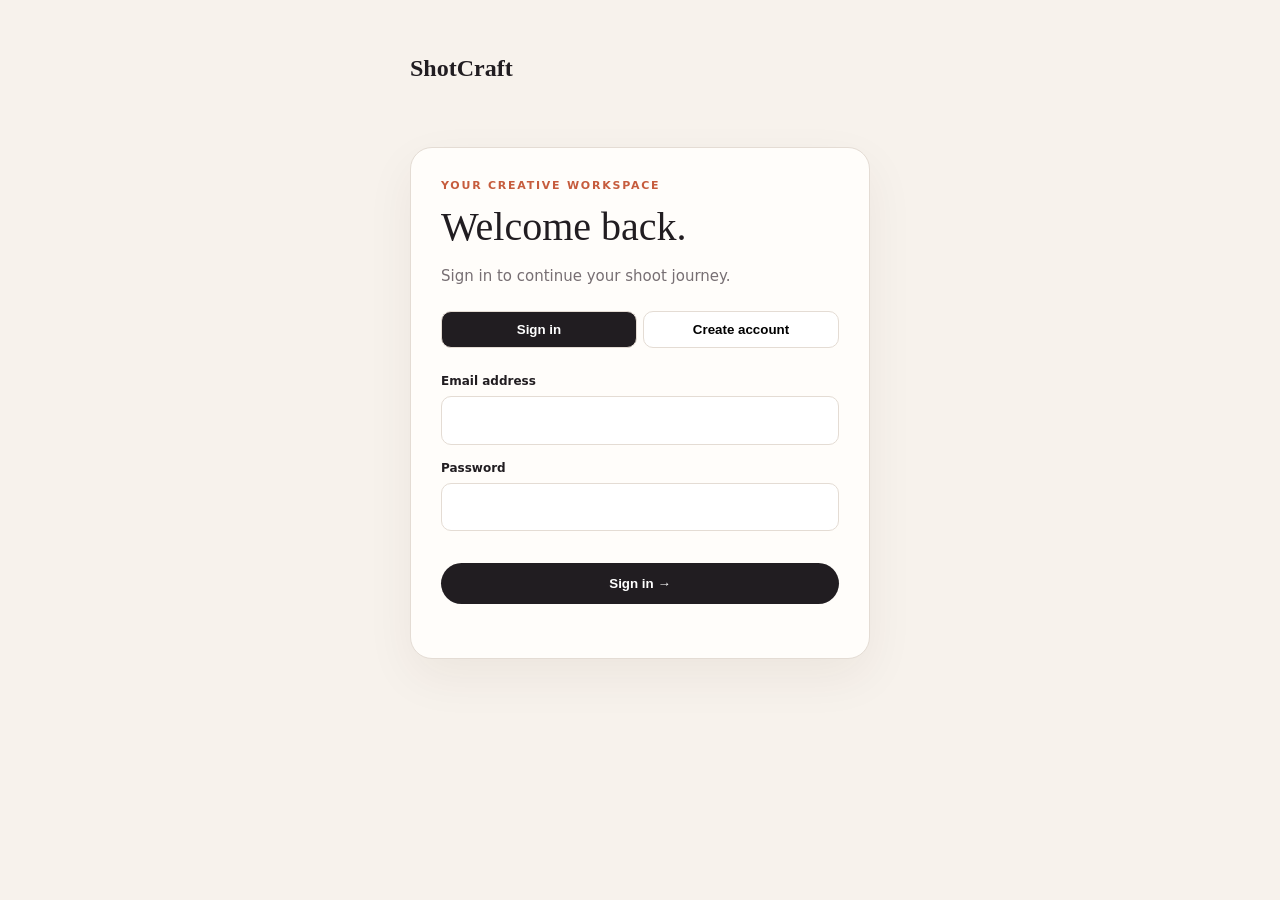
==== static/auth.html @ bf741c47 "Build ShotCraft end-to-end inquiry and planning flow" ====
<!doctype html><html lang="en"><head><meta charset="utf-8"><meta name="viewport" content="width=device-width,initial-scale=1"><title>Sign in · ShotCraft</title><style>body{margin:0;background:#f7f2ec;color:#211d21;font:15px/1.5 system-ui}.wrap{max-width:460px;margin:0 auto;padding:55px 20px}.brand{font:700 24px Georgia,serif;margin-bottom:65px}.card{background:#fffdfa;border:1px solid #e4dcd4;border-radius:22px;padding:30px;box-shadow:0 18px 50px #3c28190f}.eyebrow{color:#c65c3d;font-size:11px;font-weight:800;letter-spacing:.16em;text-transform:uppercase}h1{font:500 40px Georgia;margin:8px 0 10px}p{color:#776f73}.tabs{display:flex;gap:6px;margin:24px 0}.tabs button{flex:1;border:1px solid #e4dcd4;background:#fff;padding:10px;border-radius:10px;font-weight:700;cursor:pointer}.tabs button.active{background:#211d21;color:#fff}.field{display:flex;flex-direction:column;gap:6px;margin:14px 0}label{font-size:12px;font-weight:700}input{border:1px solid #e4dcd4;border-radius:10px;padding:12px;font:inherit}.roles{display:grid;grid-template-columns:1fr 1fr;gap:8px}.roles label{border:1px solid #e4dcd4;border-radius:10px;padding:11px;cursor:pointer}.roles input{margin-right:7px}.submit{width:100%;margin-top:18px;border:0;border-radius:999px;background:#211d21;color:#fff;padding:13px;font-weight:750;cursor:pointer}#status{min-height:24px;color:#c65c3d;text-align:center;font-size:13px}</style></head><body><main class="wrap"><div class="brand">ShotCraft</div><section class="card"><div class="eyebrow">Your creative workspace</div><h1 id="heading">Welcome back.</h1><p id="sub">Sign in to continue your shoot journey.</p><div class="tabs"><button id="loginTab" class="active">Sign in</button><button id="signupTab">Create account</button></div><form id="form"><div class="field" id="nameField" style="display:none"><label for="name">Your name</label><input id="name" autocomplete="name"></div><div class="field"><label for="email">Email address</label><input id="email" type="email" required autocomplete="email"></div><div class="field"><label for="password">Password</label><input id="password" type="password" required minlength="8" autocomplete="current-password"></div><div class="field" id="roleField"><label>I’m signing in as</label><div class="roles"><label><input type="radio" name="role" value="client" checked>Client</label><label><input type="radio" name="role" value="photographer">Photographer</label></div></div><button class="submit" id="submit">Sign in →</button><div id="status" role="status"></div></form></section></main><script>let mode='login';const $=id=>document.getElementById(id);function setMode(next){mode=next;const signup=mode==='signup';$('loginTab').classList.toggle('active',!signup);$('signupTab').classList.toggle('active',signup);$('heading').textContent=signup?'Create your ShotCraft account.':'Welcome back.';$('sub').textContent=signup?'Choose your workspace to get started.':'Sign in to continue your shoot journey.';$('nameField').style.display=signup?'flex':'none';$('roleField').style.display=signup?'block':'none';$('name').required=signup;$('submit').textContent=signup?'Create account →':'Sign in →'}$('loginTab').onclick=()=>setMode('login');$('signupTab').onclick=()=>setMode('signup');setMode('login');$('form').onsubmit=async e=>{e.preventDefault();$('submit').disabled=true;$('status').textContent='One moment…';const selectedRole=document.querySelector('input[name=role]:checked').value;const body={name:$('name').value||null,email:$('email').value,password:$('password').value,...(mode==='signup'?{user_type:selectedRole}:{})};try{const r=await fetch('/api/auth/'+mode,{method:'POST',headers:{'Content-Type':'application/json'},body:JSON.stringify(body)}),d=await r.json();if(d.error)throw Error(d.error);sessionStorage.setItem('shotcraftUser',JSON.stringify(d));location.href=d.user_type==='photographer'?'/photographer':'/client'}catch(err){$('status').textContent=err.message;$('submit').disabled=false}};</script></body></html>
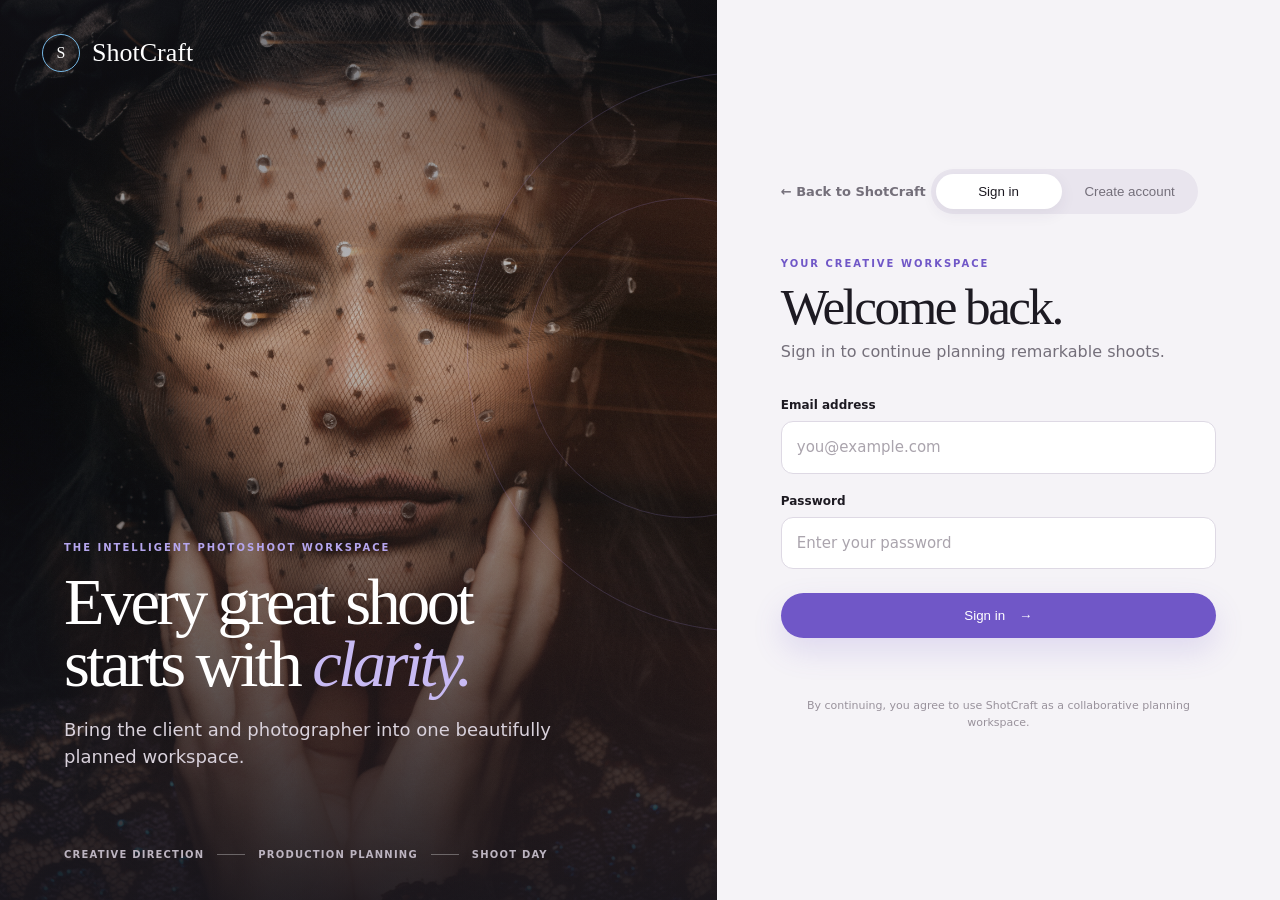
==== commit c4f3e168: "Client and Photographer workspace restructuring with new landing page" ====
--- a/static/auth.html
+++ b/static/auth.html
@@ -1 +1,39 @@
-<!doctype html><html lang="en"><head><meta charset="utf-8"><meta name="viewport" content="width=device-width,initial-scale=1"><title>Sign in · ShotCraft</title><style>body{margin:0;background:#f7f2ec;color:#211d21;font:15px/1.5 system-ui}.wrap{max-width:460px;margin:0 auto;padding:55px 20px}.brand{font:700 24px Georgia,serif;margin-bottom:65px}.card{background:#fffdfa;border:1px solid #e4dcd4;border-radius:22px;padding:30px;box-shadow:0 18px 50px #3c28190f}.eyebrow{color:#c65c3d;font-size:11px;font-weight:800;letter-spacing:.16em;text-transform:uppercase}h1{font:500 40px Georgia;margin:8px 0 10px}p{color:#776f73}.tabs{display:flex;gap:6px;margin:24px 0}.tabs button{flex:1;border:1px solid #e4dcd4;background:#fff;padding:10px;border-radius:10px;font-weight:700;cursor:pointer}.tabs button.active{background:#211d21;color:#fff}.field{display:flex;flex-direction:column;gap:6px;margin:14px 0}label{font-size:12px;font-weight:700}input{border:1px solid #e4dcd4;border-radius:10px;padding:12px;font:inherit}.roles{display:grid;grid-template-columns:1fr 1fr;gap:8px}.roles label{border:1px solid #e4dcd4;border-radius:10px;padding:11px;cursor:pointer}.roles input{margin-right:7px}.submit{width:100%;margin-top:18px;border:0;border-radius:999px;background:#211d21;color:#fff;padding:13px;font-weight:750;cursor:pointer}#status{min-height:24px;color:#c65c3d;text-align:center;font-size:13px}</style></head><body><main class="wrap"><div class="brand">ShotCraft</div><section class="card"><div class="eyebrow">Your creative workspace</div><h1 id="heading">Welcome back.</h1><p id="sub">Sign in to continue your shoot journey.</p><div class="tabs"><button id="loginTab" class="active">Sign in</button><button id="signupTab">Create account</button></div><form id="form"><div class="field" id="nameField" style="display:none"><label for="name">Your name</label><input id="name" autocomplete="name"></div><div class="field"><label for="email">Email address</label><input id="email" type="email" required autocomplete="email"></div><div class="field"><label for="password">Password</label><input id="password" type="password" required minlength="8" autocomplete="current-password"></div><div class="field" id="roleField"><label>I’m signing in as</label><div class="roles"><label><input type="radio" name="role" value="client" checked>Client</label><label><input type="radio" name="role" value="photographer">Photographer</label></div></div><button class="submit" id="submit">Sign in →</button><div id="status" role="status"></div></form></section></main><script>let mode='login';const $=id=>document.getElementById(id);function setMode(next){mode=next;const signup=mode==='signup';$('loginTab').classList.toggle('active',!signup);$('signupTab').classList.toggle('active',signup);$('heading').textContent=signup?'Create your ShotCraft account.':'Welcome back.';$('sub').textContent=signup?'Choose your workspace to get started.':'Sign in to continue your shoot journey.';$('nameField').style.display=signup?'flex':'none';$('roleField').style.display=signup?'block':'none';$('name').required=signup;$('submit').textContent=signup?'Create account →':'Sign in →'}$('loginTab').onclick=()=>setMode('login');$('signupTab').onclick=()=>setMode('signup');setMode('login');$('form').onsubmit=async e=>{e.preventDefault();$('submit').disabled=true;$('status').textContent='One moment…';const selectedRole=document.querySelector('input[name=role]:checked').value;const body={name:$('name').value||null,email:$('email').value,password:$('password').value,...(mode==='signup'?{user_type:selectedRole}:{})};try{const r=await fetch('/api/auth/'+mode,{method:'POST',headers:{'Content-Type':'application/json'},body:JSON.stringify(body)}),d=await r.json();if(d.error)throw Error(d.error);sessionStorage.setItem('shotcraftUser',JSON.stringify(d));location.href=d.user_type==='photographer'?'/photographer':'/client'}catch(err){$('status').textContent=err.message;$('submit').disabled=false}};</script></body></html>
+<!doctype html>
+<html lang="en">
+<head>
+  <meta charset="utf-8">
+  <meta name="viewport" content="width=device-width,initial-scale=1">
+  <title>Welcome · ShotCraft</title>
+  <link rel="stylesheet" href="/static/auth.css">
+</head>
+<body>
+  <main class="auth-shell">
+    <section class="visual" aria-label="ShotCraft creative workspace">
+      <img src="/static/landing/pexels-inna-mykytas-16763015.jpg" alt="Editorial portrait of a model wearing a jeweled veil">
+      <div class="visual-shade"></div><div class="orbit orbit-one"></div><div class="orbit orbit-two"></div>
+      <a class="brand light" href="/"><span class="brand-mark">S</span><span>ShotCraft</span></a>
+      <div class="visual-copy"><p class="eyebrow">The intelligent photoshoot workspace</p><h1>Every great shoot<br>starts with <em>clarity.</em></h1><p>Bring the client and photographer into one beautifully planned workspace.</p></div>
+      <div class="visual-foot"><span>Creative direction</span><i></i><span>Production planning</span><i></i><span>Shoot day</span></div>
+    </section>
+
+    <section class="form-panel">
+      <div class="form-wrap">
+        <a class="back" href="/">← Back to ShotCraft</a>
+        <div class="mobile-brand"><span class="brand-mark">S</span><span>ShotCraft</span></div>
+        <div class="tabs" role="tablist" aria-label="Authentication mode"><button id="loginTab" role="tab">Sign in</button><button id="signupTab" role="tab">Create account</button></div>
+        <div class="intro"><p class="eyebrow">Your creative workspace</p><h2 id="heading">Welcome back.</h2><p id="sub">Sign in to continue planning remarkable shoots.</p></div>
+        <form id="form">
+          <div class="field" id="nameField"><label for="name">Your name</label><input id="name" autocomplete="name" placeholder="How should we address you?"></div>
+          <div class="field"><label for="email">Email address</label><input id="email" type="email" required autocomplete="email" placeholder="you@example.com"></div>
+          <div class="field"><div class="label-row"><label for="password">Password</label><span id="passwordHint">At least 8 characters</span></div><input id="password" type="password" required minlength="8" autocomplete="current-password" placeholder="Enter your password"></div>
+          <fieldset id="roleField"><legend>Choose your workspace</legend><div class="roles"><label class="role"><input type="radio" name="role" value="client" checked><span class="role-icon">◎</span><span><b>Plan a shoot</b><small>I’m a client sharing my vision</small></span><i>✓</i></label><label class="role"><input type="radio" name="role" value="photographer"><span class="role-icon">◇</span><span><b>Manage my studio</b><small>I’m a photographer producing shoots</small></span><i>✓</i></label></div></fieldset>
+          <button class="submit" id="submit">Sign in <span>→</span></button>
+          <div id="status" role="status" aria-live="polite"></div>
+        </form>
+        <p class="terms">By continuing, you agree to use ShotCraft as a collaborative planning workspace.</p>
+      </div>
+    </section>
+  </main>
+  <script src="/static/auth.js"></script>
+</body>
+</html>
--- a/static/auth.css
+++ b/static/auth.css
@@ -0,0 +1 @@
+:root{--ink:#1d1a22;--muted:#746f7a;--paper:#f5f3f7;--white:#fff;--line:#ded9e4;--iris:#7057c7;--iris-dark:#5b43b1;--iris-soft:#eeeaf9;--sky:#76b7e5;--error:#a84040}*{box-sizing:border-box}body{margin:0;background:var(--paper);color:var(--ink);font:15px/1.5 Inter,ui-sans-serif,system-ui,sans-serif}.auth-shell{min-height:100svh;display:grid;grid-template-columns:minmax(460px,1.12fr) minmax(500px,.88fr)}.visual{position:relative;min-height:100svh;overflow:hidden;background:#17151c;color:#fff}.visual>img,.visual-shade{position:absolute;inset:0;width:100%;height:100%}.visual>img{object-fit:cover;object-position:center 38%;filter:saturate(.76)}.visual-shade{background:linear-gradient(90deg,#17151c2e,#17151c12),linear-gradient(0deg,#17151ceb 0%,#17151c28 63%,#17151c8c)}.brand{position:absolute;z-index:2;top:34px;left:42px;display:flex;align-items:center;gap:12px;color:inherit;text-decoration:none;font:500 26px Georgia,serif}.brand-mark{width:38px;height:38px;display:grid;place-items:center;border:1px solid var(--sky);border-radius:50%;font:16px Georgia}.visual-copy{position:absolute;z-index:2;left:clamp(34px,5vw,80px);right:45px;bottom:130px}.eyebrow{margin:0;color:var(--iris);font-size:10px;font-weight:850;letter-spacing:.2em;text-transform:uppercase}.visual .eyebrow{color:#b5a6ee}.visual-copy h1{max-width:780px;margin:16px 0 20px;font:500 clamp(48px,5.2vw,82px)/.94 Georgia,serif;letter-spacing:-.055em}.visual-copy h1 em{color:#c8baf3;font-weight:400}.visual-copy>p:last-child{max-width:530px;margin:0;color:#d8d1db;font-size:18px}.visual-foot{position:absolute;z-index:2;left:clamp(34px,5vw,80px);right:45px;bottom:38px;display:flex;align-items:center;gap:13px;color:#bcb4c0;font-size:10px;font-weight:750;text-transform:uppercase;letter-spacing:.12em}.visual-foot i{width:28px;height:1px;background:#ffffff4f}.orbit{position:absolute;border:1px solid #aa94ed2e;border-radius:50%}.orbit-one{width:560px;height:560px;right:-310px;top:8%}.orbit-two{width:320px;height:320px;right:-130px;top:22%}.form-panel{min-height:100svh;display:grid;place-items:center;padding:46px clamp(30px,5vw,82px);background:var(--paper)}.form-wrap{width:100%;max-width:520px}.back{display:inline-block;margin-bottom:52px;color:var(--muted);text-decoration:none;font-size:13px;font-weight:750}.back:hover{color:var(--iris)}.mobile-brand{display:none}.tabs{display:inline-flex;gap:5px;padding:5px;margin-bottom:42px;border-radius:999px;background:#e9e5ee}.tabs button{min-width:126px;padding:10px 15px;border:0;border-radius:999px;background:transparent;color:var(--muted);font:750 13px inherit;cursor:pointer}.tabs button.active{background:#fff;color:var(--ink);box-shadow:0 5px 16px #392e5312}.intro h2{margin:10px 0 8px;font:500 clamp(43px,4vw,58px)/1 Georgia,serif;letter-spacing:-.05em}.intro>p:last-child{margin:0 0 32px;color:var(--muted);font-size:16px}.field{display:flex;flex-direction:column;gap:7px;margin:18px 0}.field label,fieldset legend{font-size:12px;font-weight:800}.label-row{display:flex;justify-content:space-between;align-items:center}.label-row span{color:#9a949e;font-size:11px}.field input{width:100%;padding:14px 15px;border:1px solid var(--line);border-radius:12px;outline:none;background:#fff;color:var(--ink);font:inherit;transition:border .2s,box-shadow .2s}.field input:focus{border-color:var(--iris);box-shadow:0 0 0 4px #7057c714}.field input::placeholder{color:#aaa4ad}fieldset{margin:25px 0 4px;padding:0;border:0}.roles{display:grid;grid-template-columns:1fr 1fr;gap:10px;margin-top:9px}.role{position:relative;min-height:112px;display:flex;align-items:flex-start;gap:11px;padding:15px;border:1px solid var(--line);border-radius:13px;background:#fff;cursor:pointer;transition:.2s}.role:hover{border-color:#bfb4da}.role:has(input:checked){border-color:var(--iris);background:var(--iris-soft);box-shadow:0 0 0 1px var(--iris)}.role input{position:absolute;opacity:0}.role-icon{width:31px;height:31px;flex:none;display:grid;place-items:center;border:1px solid #cfc8d7;border-radius:50%;color:var(--iris)}.role b,.role small{display:block}.role small{margin-top:4px;color:var(--muted);font-size:11px;line-height:1.35}.role i{display:none;margin-left:auto;color:var(--iris);font-style:normal}.role:has(input:checked) i{display:block}.submit{width:100%;display:flex;align-items:center;justify-content:center;gap:14px;margin-top:24px;padding:15px;border:0;border-radius:999px;background:var(--iris);color:#fff;font:800 14px inherit;cursor:pointer;box-shadow:0 13px 30px #7057c72b}.submit:hover{background:var(--iris-dark)}.submit:disabled{opacity:.6;cursor:wait}#status{min-height:24px;margin-top:13px;color:var(--error);text-align:center;font-size:12px}.terms{margin:23px auto 0;max-width:390px;color:#99929c;text-align:center;font-size:11px}#nameField,fieldset{display:none}.signup-mode #nameField{display:flex}.signup-mode fieldset{display:block}.signup-mode #passwordHint{display:inline}.login-mode #passwordHint{display:none}@media(max-width:900px){.auth-shell{grid-template-columns:1fr}.visual{min-height:310px;height:34svh}.visual>img{object-position:center 34%}.visual-copy{bottom:45px}.visual-copy h1{font-size:48px}.visual-copy>p:last-child,.visual-foot,.orbit{display:none}.form-panel{min-height:66svh;padding:38px 24px 60px}.form-wrap{max-width:600px}.back{margin-bottom:30px}}@media(max-width:560px){.visual{min-height:230px;height:27svh}.visual .brand{top:22px;left:22px}.visual-copy{left:22px;right:20px;bottom:24px}.visual-copy h1{font-size:37px;margin-bottom:0}.visual-copy .eyebrow{display:none}.form-panel{display:block}.tabs{width:100%;margin-bottom:33px}.tabs button{flex:1;min-width:0}.roles{grid-template-columns:1fr}.intro h2{font-size:43px}}
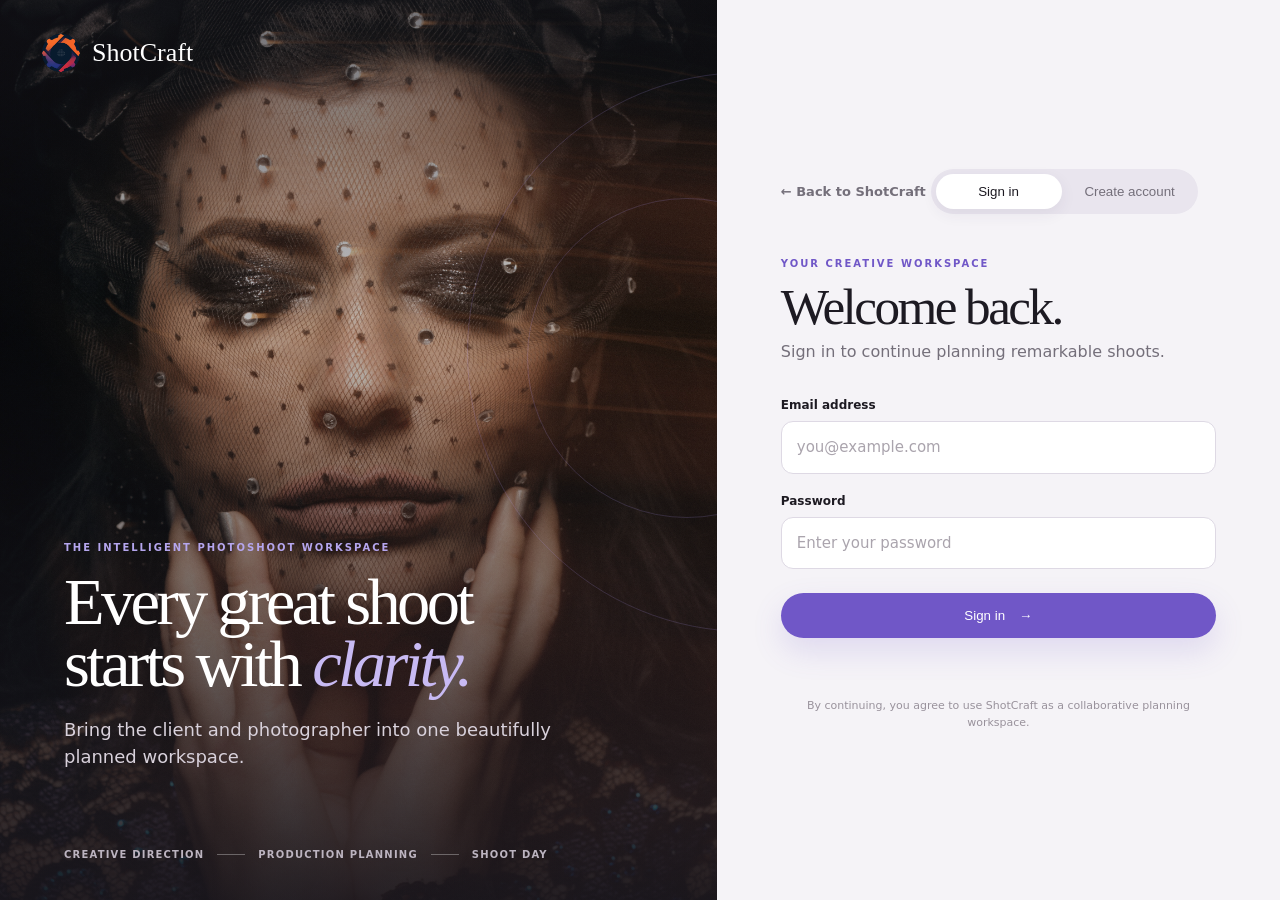
==== commit e59e585e: "UI polish and features merge, improved user experience and AI produer" ====
--- a/static/auth.html
+++ b/static/auth.html
@@ -11,7 +11,7 @@
     <section class="visual" aria-label="ShotCraft creative workspace">
       <img src="/static/landing/pexels-inna-mykytas-16763015.jpg" alt="Editorial portrait of a model wearing a jeweled veil">
       <div class="visual-shade"></div><div class="orbit orbit-one"></div><div class="orbit orbit-two"></div>
-      <a class="brand light" href="/"><span class="brand-mark">S</span><span>ShotCraft</span></a>
+      <a class="brand light" href="/"><span class="brand-mark logo-image"><img src="/static/brand/shotcraft-mark.png" alt=""></span><span>ShotCraft</span></a>
       <div class="visual-copy"><p class="eyebrow">The intelligent photoshoot workspace</p><h1>Every great shoot<br>starts with <em>clarity.</em></h1><p>Bring the client and photographer into one beautifully planned workspace.</p></div>
       <div class="visual-foot"><span>Creative direction</span><i></i><span>Production planning</span><i></i><span>Shoot day</span></div>
     </section>
@@ -19,7 +19,7 @@
     <section class="form-panel">
       <div class="form-wrap">
         <a class="back" href="/">← Back to ShotCraft</a>
-        <div class="mobile-brand"><span class="brand-mark">S</span><span>ShotCraft</span></div>
+        <div class="mobile-brand"><span class="brand-mark logo-image"><img src="/static/brand/shotcraft-mark.png" alt=""></span><span>ShotCraft</span></div>
         <div class="tabs" role="tablist" aria-label="Authentication mode"><button id="loginTab" role="tab">Sign in</button><button id="signupTab" role="tab">Create account</button></div>
         <div class="intro"><p class="eyebrow">Your creative workspace</p><h2 id="heading">Welcome back.</h2><p id="sub">Sign in to continue planning remarkable shoots.</p></div>
         <form id="form">
--- a/static/auth.css
+++ b/static/auth.css
@@ -1 +1,3 @@
 :root{--ink:#1d1a22;--muted:#746f7a;--paper:#f5f3f7;--white:#fff;--line:#ded9e4;--iris:#7057c7;--iris-dark:#5b43b1;--iris-soft:#eeeaf9;--sky:#76b7e5;--error:#a84040}*{box-sizing:border-box}body{margin:0;background:var(--paper);color:var(--ink);font:15px/1.5 Inter,ui-sans-serif,system-ui,sans-serif}.auth-shell{min-height:100svh;display:grid;grid-template-columns:minmax(460px,1.12fr) minmax(500px,.88fr)}.visual{position:relative;min-height:100svh;overflow:hidden;background:#17151c;color:#fff}.visual>img,.visual-shade{position:absolute;inset:0;width:100%;height:100%}.visual>img{object-fit:cover;object-position:center 38%;filter:saturate(.76)}.visual-shade{background:linear-gradient(90deg,#17151c2e,#17151c12),linear-gradient(0deg,#17151ceb 0%,#17151c28 63%,#17151c8c)}.brand{position:absolute;z-index:2;top:34px;left:42px;display:flex;align-items:center;gap:12px;color:inherit;text-decoration:none;font:500 26px Georgia,serif}.brand-mark{width:38px;height:38px;display:grid;place-items:center;border:1px solid var(--sky);border-radius:50%;font:16px Georgia}.visual-copy{position:absolute;z-index:2;left:clamp(34px,5vw,80px);right:45px;bottom:130px}.eyebrow{margin:0;color:var(--iris);font-size:10px;font-weight:850;letter-spacing:.2em;text-transform:uppercase}.visual .eyebrow{color:#b5a6ee}.visual-copy h1{max-width:780px;margin:16px 0 20px;font:500 clamp(48px,5.2vw,82px)/.94 Georgia,serif;letter-spacing:-.055em}.visual-copy h1 em{color:#c8baf3;font-weight:400}.visual-copy>p:last-child{max-width:530px;margin:0;color:#d8d1db;font-size:18px}.visual-foot{position:absolute;z-index:2;left:clamp(34px,5vw,80px);right:45px;bottom:38px;display:flex;align-items:center;gap:13px;color:#bcb4c0;font-size:10px;font-weight:750;text-transform:uppercase;letter-spacing:.12em}.visual-foot i{width:28px;height:1px;background:#ffffff4f}.orbit{position:absolute;border:1px solid #aa94ed2e;border-radius:50%}.orbit-one{width:560px;height:560px;right:-310px;top:8%}.orbit-two{width:320px;height:320px;right:-130px;top:22%}.form-panel{min-height:100svh;display:grid;place-items:center;padding:46px clamp(30px,5vw,82px);background:var(--paper)}.form-wrap{width:100%;max-width:520px}.back{display:inline-block;margin-bottom:52px;color:var(--muted);text-decoration:none;font-size:13px;font-weight:750}.back:hover{color:var(--iris)}.mobile-brand{display:none}.tabs{display:inline-flex;gap:5px;padding:5px;margin-bottom:42px;border-radius:999px;background:#e9e5ee}.tabs button{min-width:126px;padding:10px 15px;border:0;border-radius:999px;background:transparent;color:var(--muted);font:750 13px inherit;cursor:pointer}.tabs button.active{background:#fff;color:var(--ink);box-shadow:0 5px 16px #392e5312}.intro h2{margin:10px 0 8px;font:500 clamp(43px,4vw,58px)/1 Georgia,serif;letter-spacing:-.05em}.intro>p:last-child{margin:0 0 32px;color:var(--muted);font-size:16px}.field{display:flex;flex-direction:column;gap:7px;margin:18px 0}.field label,fieldset legend{font-size:12px;font-weight:800}.label-row{display:flex;justify-content:space-between;align-items:center}.label-row span{color:#9a949e;font-size:11px}.field input{width:100%;padding:14px 15px;border:1px solid var(--line);border-radius:12px;outline:none;background:#fff;color:var(--ink);font:inherit;transition:border .2s,box-shadow .2s}.field input:focus{border-color:var(--iris);box-shadow:0 0 0 4px #7057c714}.field input::placeholder{color:#aaa4ad}fieldset{margin:25px 0 4px;padding:0;border:0}.roles{display:grid;grid-template-columns:1fr 1fr;gap:10px;margin-top:9px}.role{position:relative;min-height:112px;display:flex;align-items:flex-start;gap:11px;padding:15px;border:1px solid var(--line);border-radius:13px;background:#fff;cursor:pointer;transition:.2s}.role:hover{border-color:#bfb4da}.role:has(input:checked){border-color:var(--iris);background:var(--iris-soft);box-shadow:0 0 0 1px var(--iris)}.role input{position:absolute;opacity:0}.role-icon{width:31px;height:31px;flex:none;display:grid;place-items:center;border:1px solid #cfc8d7;border-radius:50%;color:var(--iris)}.role b,.role small{display:block}.role small{margin-top:4px;color:var(--muted);font-size:11px;line-height:1.35}.role i{display:none;margin-left:auto;color:var(--iris);font-style:normal}.role:has(input:checked) i{display:block}.submit{width:100%;display:flex;align-items:center;justify-content:center;gap:14px;margin-top:24px;padding:15px;border:0;border-radius:999px;background:var(--iris);color:#fff;font:800 14px inherit;cursor:pointer;box-shadow:0 13px 30px #7057c72b}.submit:hover{background:var(--iris-dark)}.submit:disabled{opacity:.6;cursor:wait}#status{min-height:24px;margin-top:13px;color:var(--error);text-align:center;font-size:12px}.terms{margin:23px auto 0;max-width:390px;color:#99929c;text-align:center;font-size:11px}#nameField,fieldset{display:none}.signup-mode #nameField{display:flex}.signup-mode fieldset{display:block}.signup-mode #passwordHint{display:inline}.login-mode #passwordHint{display:none}@media(max-width:900px){.auth-shell{grid-template-columns:1fr}.visual{min-height:310px;height:34svh}.visual>img{object-position:center 34%}.visual-copy{bottom:45px}.visual-copy h1{font-size:48px}.visual-copy>p:last-child,.visual-foot,.orbit{display:none}.form-panel{min-height:66svh;padding:38px 24px 60px}.form-wrap{max-width:600px}.back{margin-bottom:30px}}@media(max-width:560px){.visual{min-height:230px;height:27svh}.visual .brand{top:22px;left:22px}.visual-copy{left:22px;right:20px;bottom:24px}.visual-copy h1{font-size:37px;margin-bottom:0}.visual-copy .eyebrow{display:none}.form-panel{display:block}.tabs{width:100%;margin-bottom:33px}.tabs button{flex:1;min-width:0}.roles{grid-template-columns:1fr}.intro h2{font-size:43px}}
+.brand-mark.logo-image{position:relative;overflow:hidden;border:0;background:#071a2a;isolation:isolate}.brand-mark.logo-image img{position:absolute;top:50%;left:50%;display:block;width:172%;height:172%;max-width:none;object-fit:cover;transform:translate(-50%,-50%)}
+@media(min-width:901px){.auth-shell{align-items:start}.visual{position:sticky;top:0;height:100svh;min-height:100svh;align-self:start}}
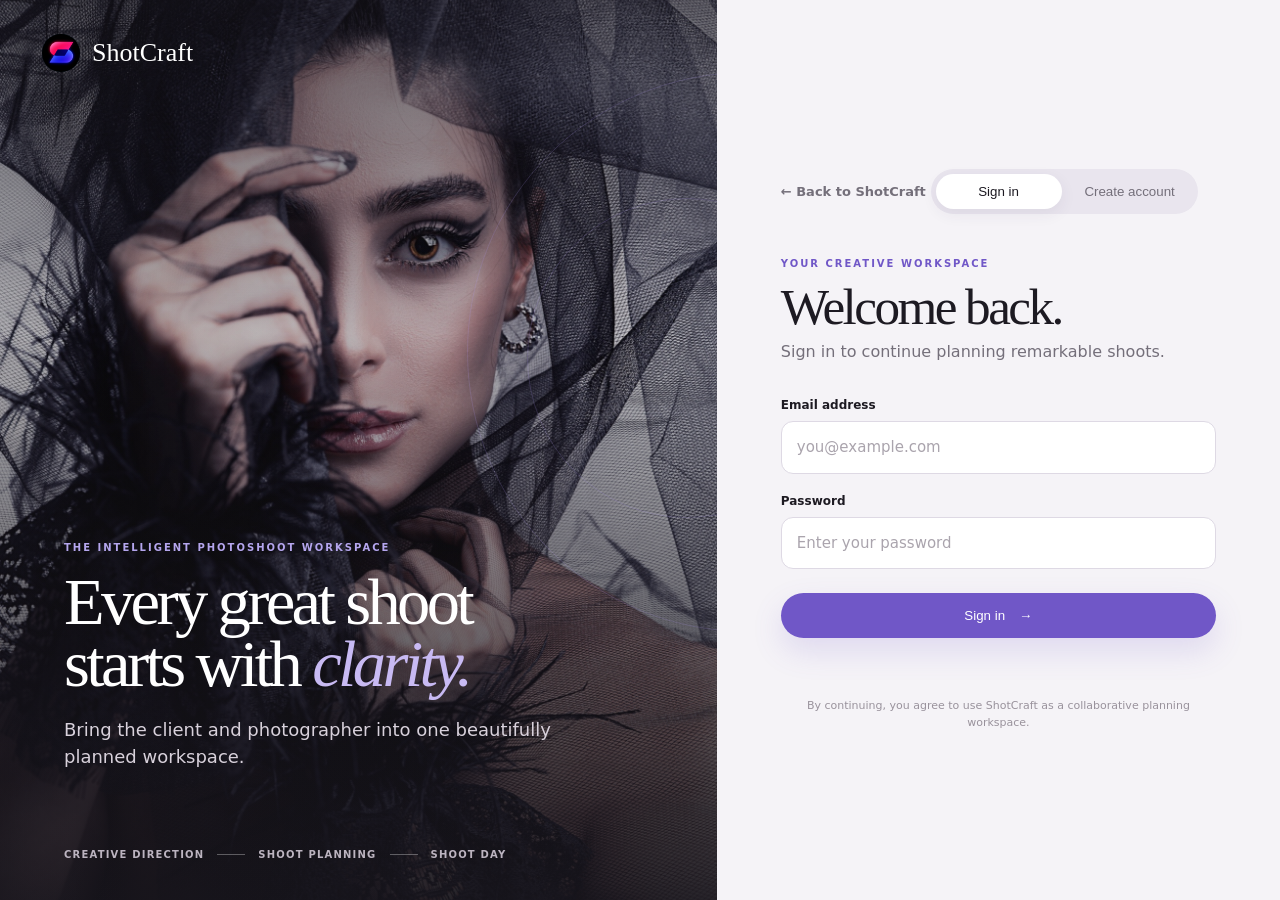
==== commit 448012d7: "Bug fixes and UI refinement" ====
--- a/static/auth.html
+++ b/static/auth.html
@@ -9,11 +9,11 @@
 <body>
   <main class="auth-shell">
     <section class="visual" aria-label="ShotCraft creative workspace">
-      <img src="/static/landing/pexels-inna-mykytas-16763015.jpg" alt="Editorial portrait of a model wearing a jeweled veil">
+      <img src="/static/landing/landing3.jpg" alt="Editorial portrait for the ShotCraft workspace">
       <div class="visual-shade"></div><div class="orbit orbit-one"></div><div class="orbit orbit-two"></div>
       <a class="brand light" href="/"><span class="brand-mark logo-image"><img src="/static/brand/shotcraft-mark.png" alt=""></span><span>ShotCraft</span></a>
       <div class="visual-copy"><p class="eyebrow">The intelligent photoshoot workspace</p><h1>Every great shoot<br>starts with <em>clarity.</em></h1><p>Bring the client and photographer into one beautifully planned workspace.</p></div>
-      <div class="visual-foot"><span>Creative direction</span><i></i><span>Production planning</span><i></i><span>Shoot day</span></div>
+      <div class="visual-foot"><span>Creative direction</span><i></i><span>Shoot planning</span><i></i><span>Shoot day</span></div>
     </section>
 
     <section class="form-panel">
@@ -24,9 +24,11 @@
         <div class="intro"><p class="eyebrow">Your creative workspace</p><h2 id="heading">Welcome back.</h2><p id="sub">Sign in to continue planning remarkable shoots.</p></div>
         <form id="form">
           <div class="field" id="nameField"><label for="name">Your name</label><input id="name" autocomplete="name" placeholder="How should we address you?"></div>
+          <div class="field profile-field" id="cityField"><label for="city">Your city</label><input id="city" autocomplete="address-level2" placeholder="e.g. Seattle, WA"></div>
           <div class="field"><label for="email">Email address</label><input id="email" type="email" required autocomplete="email" placeholder="you@example.com"></div>
           <div class="field"><div class="label-row"><label for="password">Password</label><span id="passwordHint">At least 8 characters</span></div><input id="password" type="password" required minlength="8" autocomplete="current-password" placeholder="Enter your password"></div>
           <fieldset id="roleField"><legend>Choose your workspace</legend><div class="roles"><label class="role"><input type="radio" name="role" value="client" checked><span class="role-icon">◎</span><span><b>Plan a shoot</b><small>I’m a client sharing my vision</small></span><i>✓</i></label><label class="role"><input type="radio" name="role" value="photographer"><span class="role-icon">◇</span><span><b>Manage my studio</b><small>I’m a photographer producing shoots</small></span><i>✓</i></label></div></fieldset>
+          <div class="profile-field photographer-profile" id="photographerProfile"><div class="field"><label for="specialties">Photography specialties</label><input id="specialties" placeholder="e.g. portraits, editorial, weddings"></div><div class="field"><label for="bio">Short studio bio <span>optional</span></label><textarea id="bio" maxlength="500" placeholder="Tell clients what you love to photograph."></textarea></div></div>
           <button class="submit" id="submit">Sign in <span>→</span></button>
           <div id="status" role="status" aria-live="polite"></div>
         </form>
--- a/static/auth.css
+++ b/static/auth.css
@@ -1,3 +1,7 @@
 :root{--ink:#1d1a22;--muted:#746f7a;--paper:#f5f3f7;--white:#fff;--line:#ded9e4;--iris:#7057c7;--iris-dark:#5b43b1;--iris-soft:#eeeaf9;--sky:#76b7e5;--error:#a84040}*{box-sizing:border-box}body{margin:0;background:var(--paper);color:var(--ink);font:15px/1.5 Inter,ui-sans-serif,system-ui,sans-serif}.auth-shell{min-height:100svh;display:grid;grid-template-columns:minmax(460px,1.12fr) minmax(500px,.88fr)}.visual{position:relative;min-height:100svh;overflow:hidden;background:#17151c;color:#fff}.visual>img,.visual-shade{position:absolute;inset:0;width:100%;height:100%}.visual>img{object-fit:cover;object-position:center 38%;filter:saturate(.76)}.visual-shade{background:linear-gradient(90deg,#17151c2e,#17151c12),linear-gradient(0deg,#17151ceb 0%,#17151c28 63%,#17151c8c)}.brand{position:absolute;z-index:2;top:34px;left:42px;display:flex;align-items:center;gap:12px;color:inherit;text-decoration:none;font:500 26px Georgia,serif}.brand-mark{width:38px;height:38px;display:grid;place-items:center;border:1px solid var(--sky);border-radius:50%;font:16px Georgia}.visual-copy{position:absolute;z-index:2;left:clamp(34px,5vw,80px);right:45px;bottom:130px}.eyebrow{margin:0;color:var(--iris);font-size:10px;font-weight:850;letter-spacing:.2em;text-transform:uppercase}.visual .eyebrow{color:#b5a6ee}.visual-copy h1{max-width:780px;margin:16px 0 20px;font:500 clamp(48px,5.2vw,82px)/.94 Georgia,serif;letter-spacing:-.055em}.visual-copy h1 em{color:#c8baf3;font-weight:400}.visual-copy>p:last-child{max-width:530px;margin:0;color:#d8d1db;font-size:18px}.visual-foot{position:absolute;z-index:2;left:clamp(34px,5vw,80px);right:45px;bottom:38px;display:flex;align-items:center;gap:13px;color:#bcb4c0;font-size:10px;font-weight:750;text-transform:uppercase;letter-spacing:.12em}.visual-foot i{width:28px;height:1px;background:#ffffff4f}.orbit{position:absolute;border:1px solid #aa94ed2e;border-radius:50%}.orbit-one{width:560px;height:560px;right:-310px;top:8%}.orbit-two{width:320px;height:320px;right:-130px;top:22%}.form-panel{min-height:100svh;display:grid;place-items:center;padding:46px clamp(30px,5vw,82px);background:var(--paper)}.form-wrap{width:100%;max-width:520px}.back{display:inline-block;margin-bottom:52px;color:var(--muted);text-decoration:none;font-size:13px;font-weight:750}.back:hover{color:var(--iris)}.mobile-brand{display:none}.tabs{display:inline-flex;gap:5px;padding:5px;margin-bottom:42px;border-radius:999px;background:#e9e5ee}.tabs button{min-width:126px;padding:10px 15px;border:0;border-radius:999px;background:transparent;color:var(--muted);font:750 13px inherit;cursor:pointer}.tabs button.active{background:#fff;color:var(--ink);box-shadow:0 5px 16px #392e5312}.intro h2{margin:10px 0 8px;font:500 clamp(43px,4vw,58px)/1 Georgia,serif;letter-spacing:-.05em}.intro>p:last-child{margin:0 0 32px;color:var(--muted);font-size:16px}.field{display:flex;flex-direction:column;gap:7px;margin:18px 0}.field label,fieldset legend{font-size:12px;font-weight:800}.label-row{display:flex;justify-content:space-between;align-items:center}.label-row span{color:#9a949e;font-size:11px}.field input{width:100%;padding:14px 15px;border:1px solid var(--line);border-radius:12px;outline:none;background:#fff;color:var(--ink);font:inherit;transition:border .2s,box-shadow .2s}.field input:focus{border-color:var(--iris);box-shadow:0 0 0 4px #7057c714}.field input::placeholder{color:#aaa4ad}fieldset{margin:25px 0 4px;padding:0;border:0}.roles{display:grid;grid-template-columns:1fr 1fr;gap:10px;margin-top:9px}.role{position:relative;min-height:112px;display:flex;align-items:flex-start;gap:11px;padding:15px;border:1px solid var(--line);border-radius:13px;background:#fff;cursor:pointer;transition:.2s}.role:hover{border-color:#bfb4da}.role:has(input:checked){border-color:var(--iris);background:var(--iris-soft);box-shadow:0 0 0 1px var(--iris)}.role input{position:absolute;opacity:0}.role-icon{width:31px;height:31px;flex:none;display:grid;place-items:center;border:1px solid #cfc8d7;border-radius:50%;color:var(--iris)}.role b,.role small{display:block}.role small{margin-top:4px;color:var(--muted);font-size:11px;line-height:1.35}.role i{display:none;margin-left:auto;color:var(--iris);font-style:normal}.role:has(input:checked) i{display:block}.submit{width:100%;display:flex;align-items:center;justify-content:center;gap:14px;margin-top:24px;padding:15px;border:0;border-radius:999px;background:var(--iris);color:#fff;font:800 14px inherit;cursor:pointer;box-shadow:0 13px 30px #7057c72b}.submit:hover{background:var(--iris-dark)}.submit:disabled{opacity:.6;cursor:wait}#status{min-height:24px;margin-top:13px;color:var(--error);text-align:center;font-size:12px}.terms{margin:23px auto 0;max-width:390px;color:#99929c;text-align:center;font-size:11px}#nameField,fieldset{display:none}.signup-mode #nameField{display:flex}.signup-mode fieldset{display:block}.signup-mode #passwordHint{display:inline}.login-mode #passwordHint{display:none}@media(max-width:900px){.auth-shell{grid-template-columns:1fr}.visual{min-height:310px;height:34svh}.visual>img{object-position:center 34%}.visual-copy{bottom:45px}.visual-copy h1{font-size:48px}.visual-copy>p:last-child,.visual-foot,.orbit{display:none}.form-panel{min-height:66svh;padding:38px 24px 60px}.form-wrap{max-width:600px}.back{margin-bottom:30px}}@media(max-width:560px){.visual{min-height:230px;height:27svh}.visual .brand{top:22px;left:22px}.visual-copy{left:22px;right:20px;bottom:24px}.visual-copy h1{font-size:37px;margin-bottom:0}.visual-copy .eyebrow{display:none}.form-panel{display:block}.tabs{width:100%;margin-bottom:33px}.tabs button{flex:1;min-width:0}.roles{grid-template-columns:1fr}.intro h2{font-size:43px}}
-.brand-mark.logo-image{position:relative;overflow:hidden;border:0;background:#071a2a;isolation:isolate}.brand-mark.logo-image img{position:absolute;top:50%;left:50%;display:block;width:172%;height:172%;max-width:none;object-fit:cover;transform:translate(-50%,-50%)}
+.brand-mark.logo-image{position:relative;overflow:hidden;border:0;background:#071a2a;isolation:isolate}.brand-mark.logo-image img{position:absolute;top:50%;left:50%;display:block;width:100%;height:100%;max-width:none;object-fit:contain;transform:translate(-50%,-50%)}
 @media(min-width:901px){.auth-shell{align-items:start}.visual{position:sticky;top:0;height:100svh;min-height:100svh;align-self:start}}
+
+/* Signup profiles make the photographer directory useful without adding a second screen. */
+.profile-field{display:none}.signup-mode .profile-field{display:flex}.photographer-profile{flex-direction:column}.field textarea{width:100%;min-height:92px;padding:14px 15px;border:1px solid var(--line);border-radius:12px;outline:none;resize:vertical;background:#fff;color:var(--ink);font:inherit}.field textarea:focus{border-color:var(--iris);box-shadow:0 0 0 4px #7057c714}.field label span{color:#9a949e;font-weight:500}
+#photographerProfile[hidden]{display:none}
